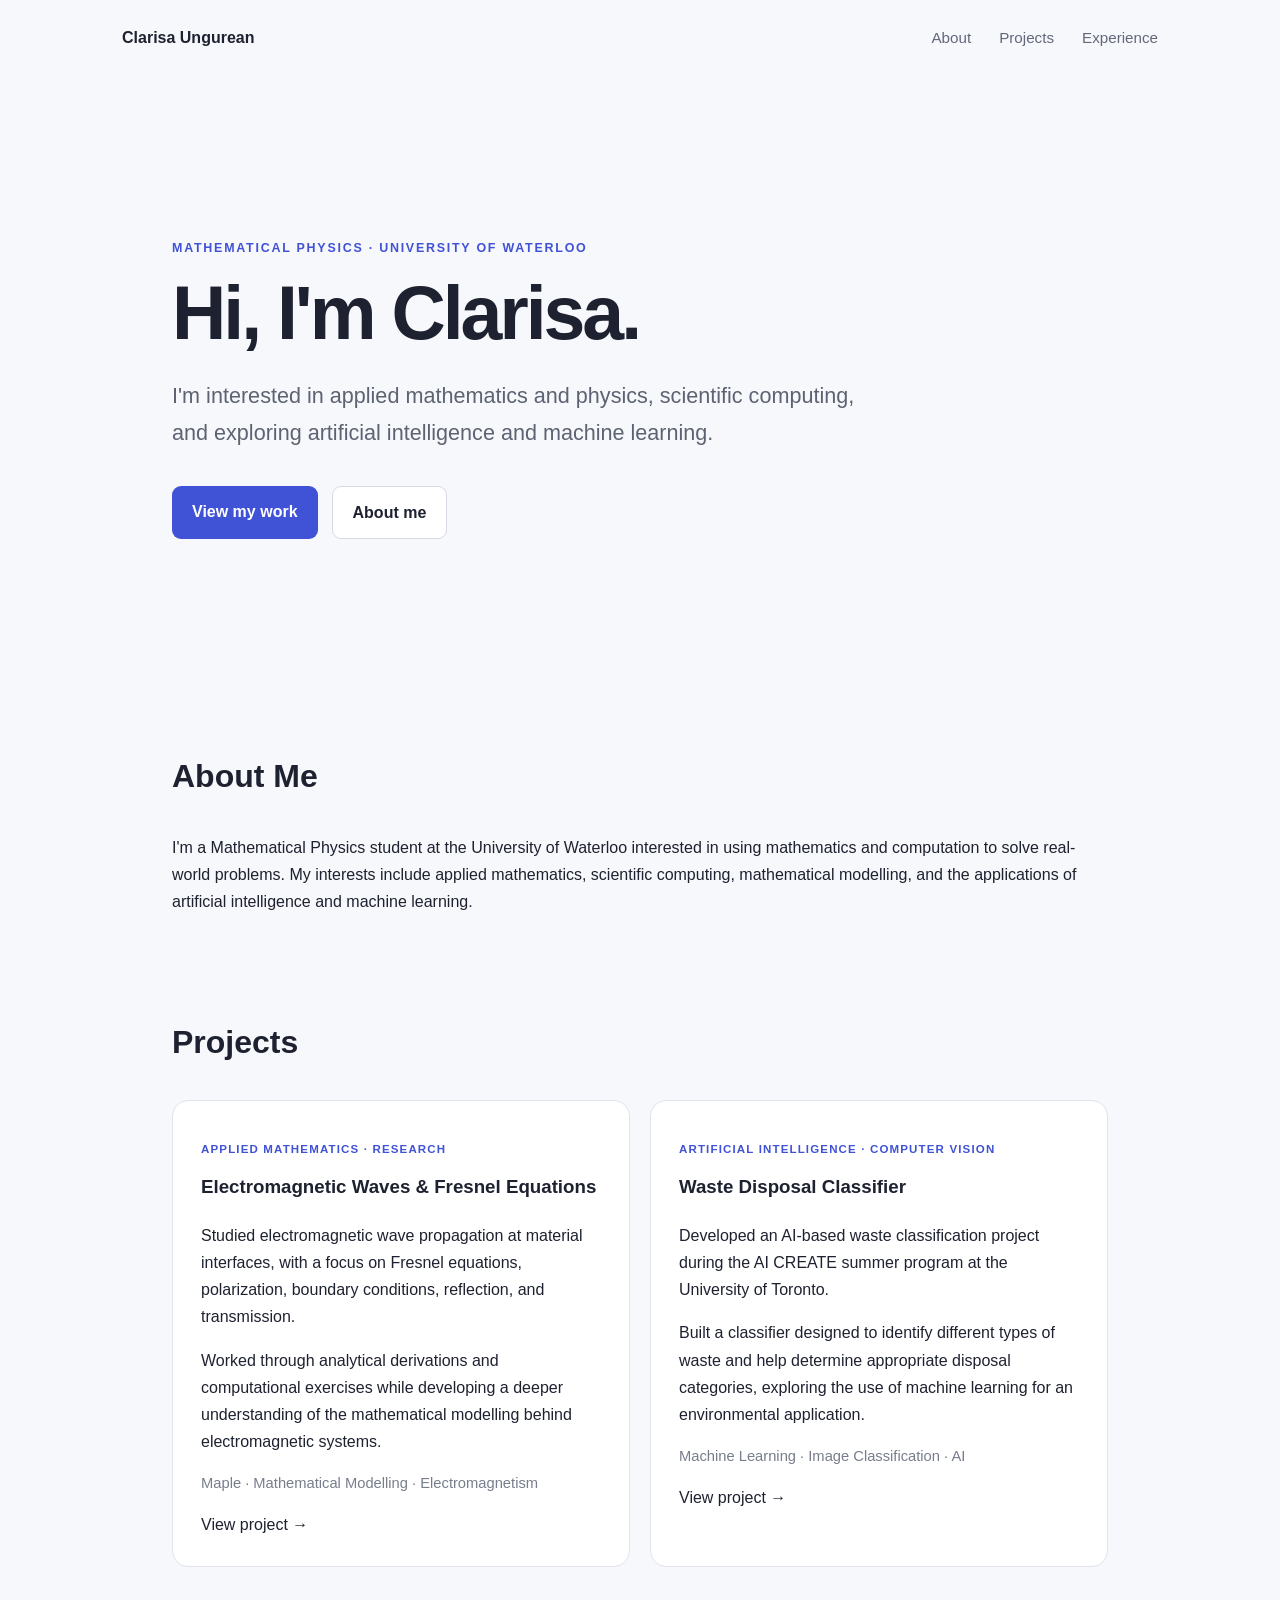
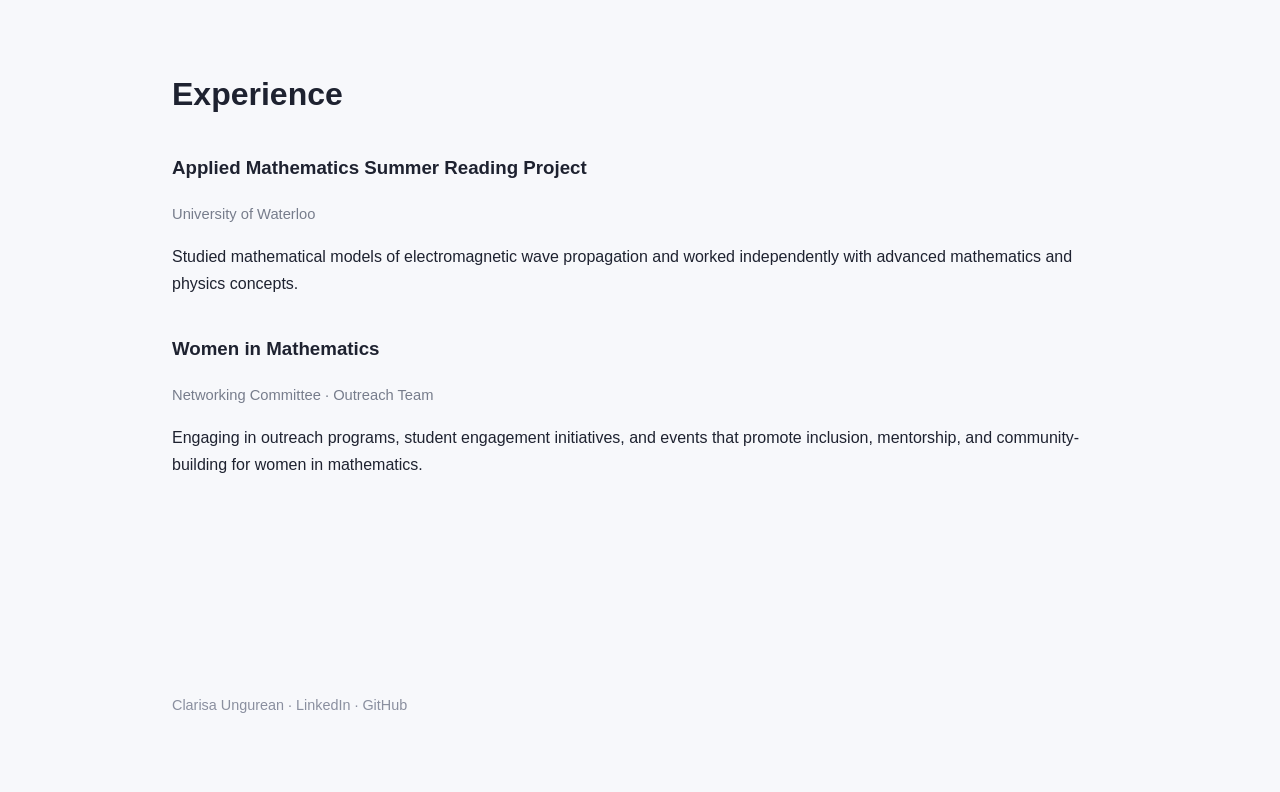
==== index.html @ c6813019 "Update index.html" ====
<!DOCTYPE html>
<html lang="en">

<head>
    <meta charset="UTF-8">
    <meta name="viewport" content="width=device-width, initial-scale=1.0">

    <title>Clarisa Ungurean</title>
    <link rel="stylesheet" href="style.css">
</head>

<body>

    <nav class="navbar">
        <div class="nav-name">Clarisa Ungurean</div>

        <div class="nav-links">
            <a href="#about">About</a>
            <a href="#projects">Projects</a>
            <a href="#experience">Experience</a>
        </div>
    </nav>

    <main>

        <section class="hero">
            <p class="eyebrow">MATHEMATICAL PHYSICS · UNIVERSITY OF WATERLOO</p>

            <h1>Hi, I'm Clarisa.</h1>

            <p class="hero-text">
                I'm interested in applied mathematics and physics, scientific computing,
                and exploring artificial intelligence and machine learning.
            </p>

            <div class="hero-buttons">
                <a class="button primary" href="#projects">View my work</a>
                <a class="button secondary" href="#about">About me</a>
            </div>
        </section>

        <section id="about">
            <h2>About Me</h2>

            <p>
                I'm a Mathematical Physics student at the University of Waterloo
                interested in using mathematics and computation to solve real-world
                problems. My interests include applied mathematics, scientific
                computing, mathematical modelling, and the applications of artificial
                intelligence and machine learning.
            </p>
        </section>

        <section id="projects">
            <h2>Projects</h2>

            <div class="project-grid">

                <div class="project-card">
                    <p class="project-type">APPLIED MATHEMATICS · RESEARCH</p>

                    <h3>Electromagnetic Waves & Fresnel Equations</h3>

                    <p>
                        Studied electromagnetic wave propagation at material interfaces,
                        with a focus on Fresnel equations, polarization, boundary
                        conditions, reflection, and transmission.

                    </p>

                    <p>
                        Worked through analytical derivations and computational exercises
                        while developing a deeper understanding of the mathematical
                        modelling behind electromagnetic systems.
                    </p>

                    <p class="tools">
                        Maple · Mathematical Modelling · Electromagnetism
                    </p>

                     <a class="project-link" href="fresnel.html">
                         View project →
                     </a>
                </div>

                <div class="project-card">
                    <p class="project-type">ARTIFICIAL INTELLIGENCE · COMPUTER VISION</p>

                    <h3>Waste Disposal Classifier</h3>

                    <p>
                        Developed an AI-based waste classification project during the
                        AI CREATE summer program at the University of Toronto.
                    </p>

                    <p>
                        Built a classifier designed to identify different types of waste
                        and help determine appropriate disposal categories, exploring
                        the use of machine learning for an environmental application.
                    </p>


                    <p class="tools">
                        Machine Learning · Image Classification · AI
                    </p>

                    <a class="project-link" href="ai-create.html">
                        View project →
                    </a>
                </div>

            </div>
        </section>

        <section id="experience">
            <h2>Experience</h2>

            <div class="experience-item">
                <h3>Applied Mathematics Summer Reading Project</h3>
                <p class="subtitle">University of Waterloo</p>

                <p>
                    Studied mathematical models of electromagnetic wave
                    propagation and worked independently with advanced
                    mathematics and physics concepts.
                </p>
            </div>

            <div class="experience-item">
                <h3>Women in Mathematics</h3>
                <p class="subtitle">Networking Committee · Outreach Team</p>

                <p>
                    Engaging in outreach programs, student engagement initiatives, and events that promote inclusion, 
                    mentorship, and community-building for women in mathematics.
                </p>
            </div>
        </section>


    </main>

    <footer>
    <p>
        Clarisa Ungurean ·
        <a href="YOUR-LINKEDIN">LinkedIn</a> ·
        <a href="https://github.com/ClarisaUngurean">GitHub</a>
    </p>
    </footer>

</body>
---- style.css ----
* {
    box-sizing: border-box;
}

html {
    scroll-behavior: smooth;
}

body {
    margin: 0;
    font-family: Arial, Helvetica, sans-serif;
    background: #f7f8fb;
    color: #1e2230;
    line-height: 1.7;
}

a {
    text-decoration: none;
    color: inherit;
}

.navbar {
    max-width: 1100px;
    margin: 0 auto;
    padding: 24px 32px;
    display: flex;
    justify-content: space-between;
    align-items: center;
}

.nav-name {
    font-weight: 700;
}

.nav-links {
    display: flex;
    gap: 28px;
    font-size: 0.95rem;
    color: #62687a;
}

.nav-links a:hover {
    color: #4052d6;
}

main {
    max-width: 1000px;
    margin: 0 auto;
    padding: 70px 32px;
}

.hero {
    padding: 80px 0 110px;
    max-width: 780px;
}

.eyebrow {
    color: #4052d6;
    font-size: 0.78rem;
    font-weight: 700;
    letter-spacing: 0.14em;
}

h1 {
    font-size: 4.7rem;
    line-height: 1.05;
    margin: 15px 0 25px;
    letter-spacing: -0.04em;
}

.hero-text {
    font-size: 1.35rem;
    color: #5d6372;
    max-width: 700px;
}

.hero-buttons {
    display: flex;
    gap: 14px;
    margin-top: 35px;
}

.button {
    padding: 12px 20px;
    border-radius: 9px;
    font-weight: 600;
}

.primary {
    background: #4052d6;
    color: white;
}

.secondary {
    border: 1px solid #d7dae4;
    background: white;
}

section {
    margin-bottom: 100px;
}

h2 {
    font-size: 2rem;
    margin-bottom: 30px;
}

h3 {
    margin-top: 0;
}

.project-grid {
    display: grid;
    grid-template-columns: repeat(2, 1fr);
    gap: 20px;
}

.project-card {
    background: white;
    border: 1px solid #e0e3ea;
    border-radius: 16px;
    padding: 28px;
    transition: transform 0.2s ease, box-shadow 0.2s ease;
}

.project-card:hover {
    transform: translateY(-4px);
    box-shadow: 0 14px 35px rgba(0,0,0,0.07);
}

.project-type {
    font-size: 0.72rem;
    font-weight: 700;
    letter-spacing: 0.1em;
    color: #4052d6;
}

.tools,
.subtitle {
    color: #777d8c;
    font-size: 0.92rem;
}

.experience-item {
    margin-bottom: 35px;
}

.contact-links {
    display: flex;
    gap: 20px;
    margin-top: 20px;
    font-weight: 600;
}

.contact-links a {
    color: #4052d6;
}

footer {
    max-width: 1000px;
    margin: 0 auto;
    padding: 30px 32px 60px;
    color: #8a8f9f;
    font-size: 0.9rem;
}

@media (max-width: 700px) {

    .navbar {
        padding: 20px;
    }

    .nav-links {
        display: none;
    }

    main {
        padding: 40px 20px;
    }

    .hero {
        padding: 50px 0 80px;
    }

    h1 {
        font-size: 3.2rem;
    }

    .hero-text {
        font-size: 1.15rem;
    }

    .project-grid {
        grid-template-columns: 1fr;
    }

    .hero-buttons {
        flex-wrap: wrap;
    }
}
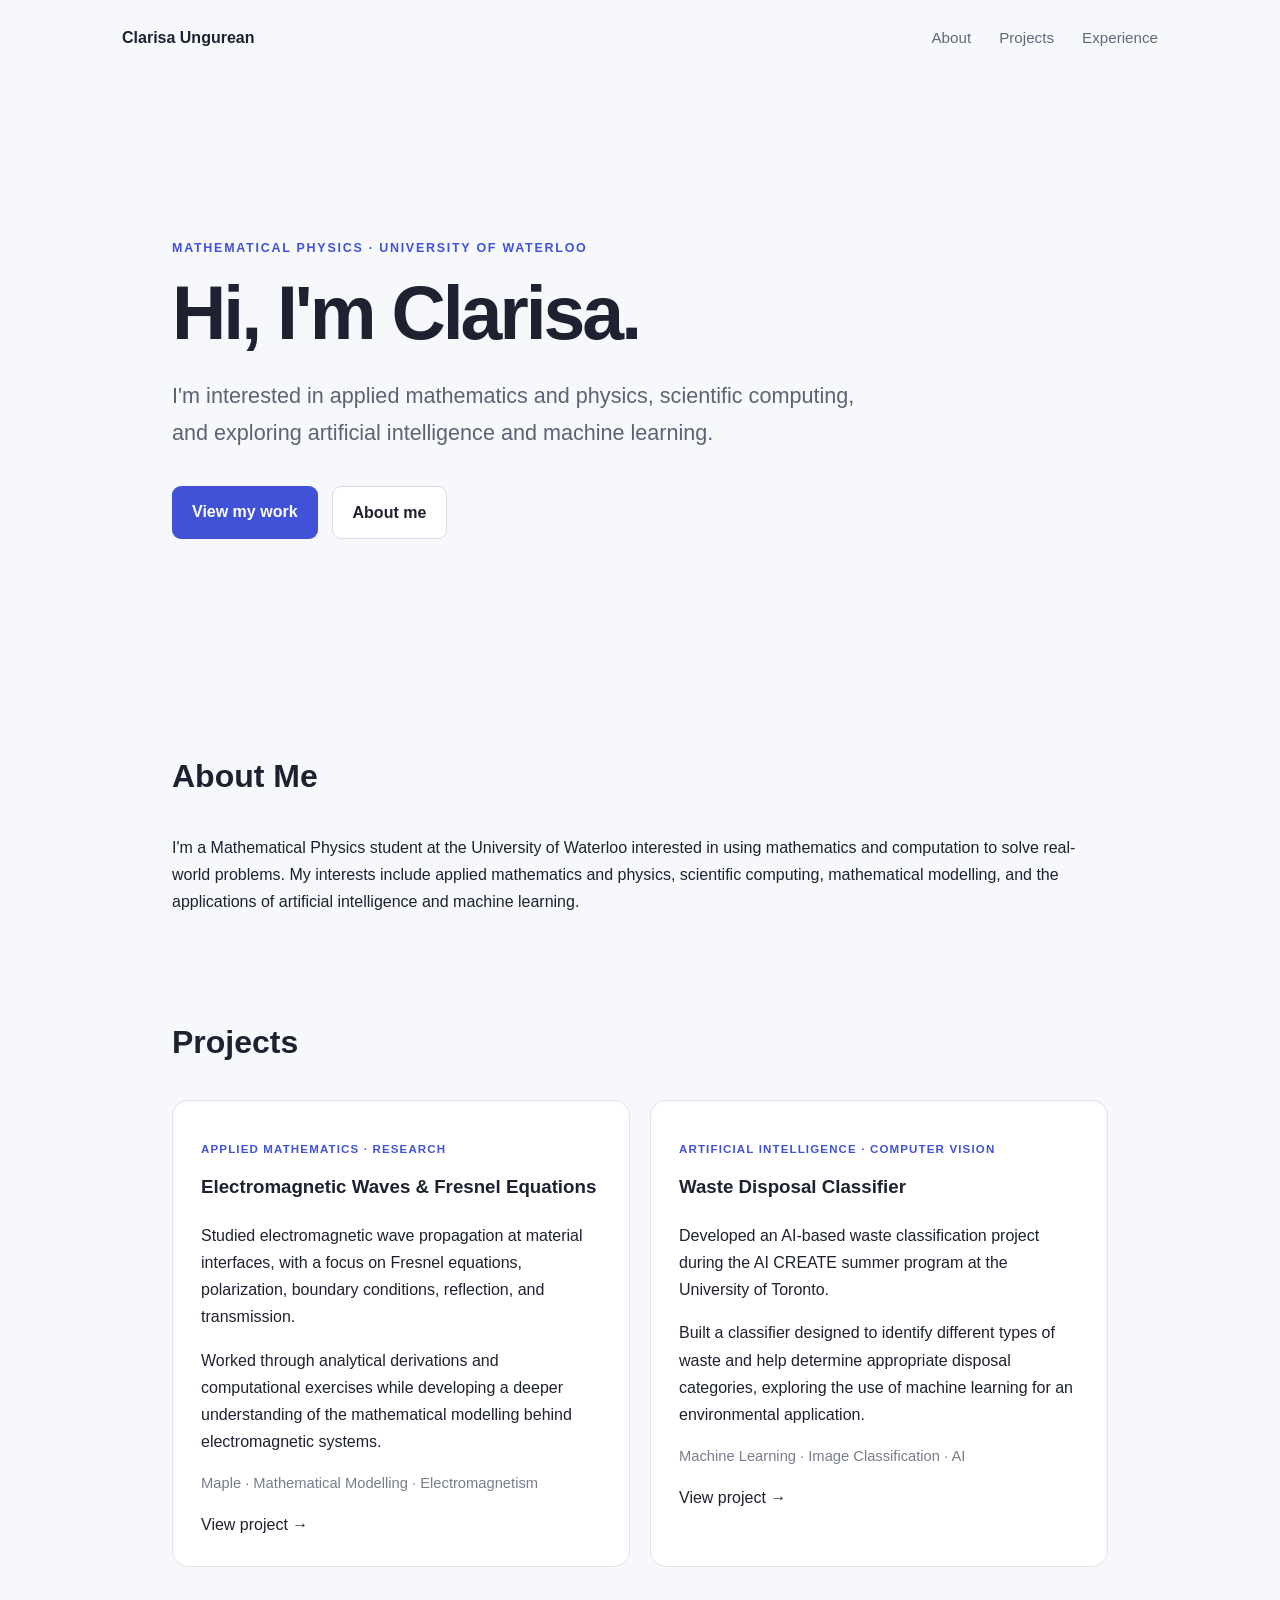
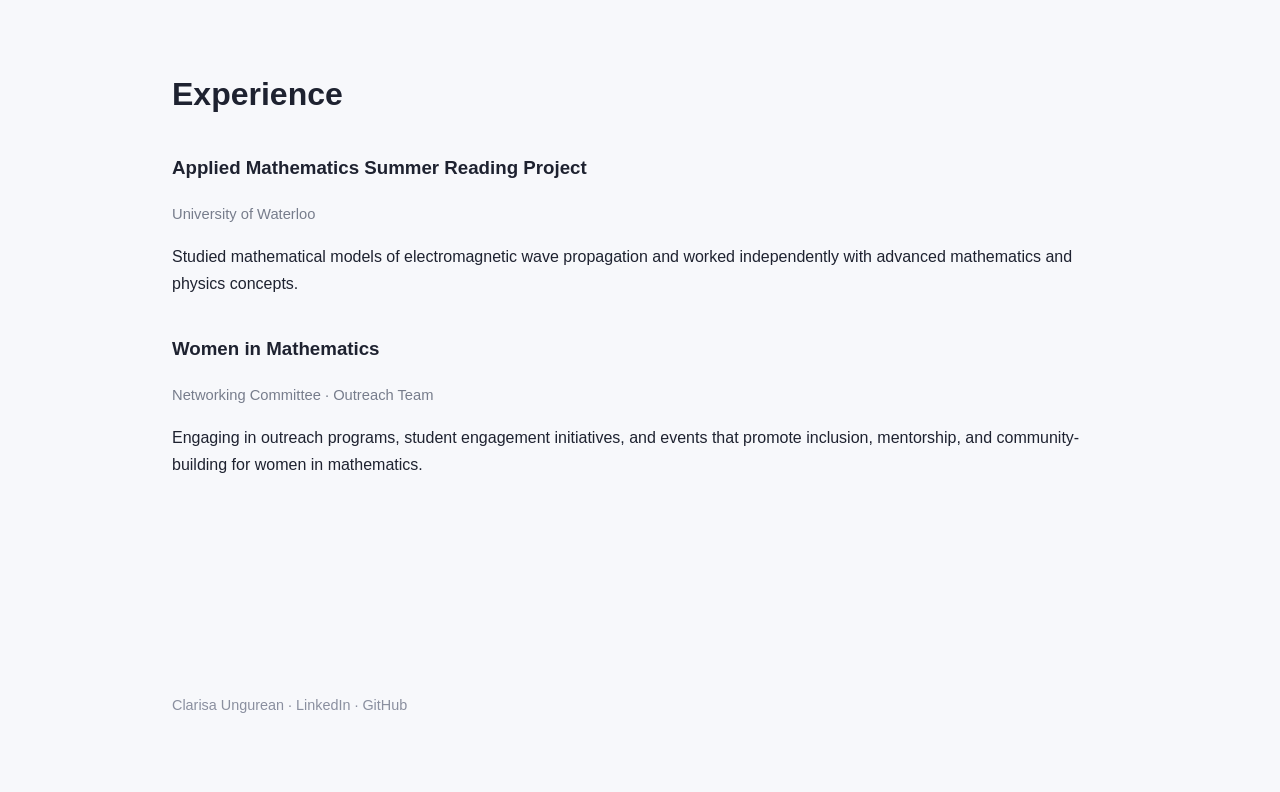
==== commit 3e17d432: "Update index.html" ====
--- a/index.html
+++ b/index.html
@@ -45,7 +45,7 @@
             <p>
                 I'm a Mathematical Physics student at the University of Waterloo
                 interested in using mathematics and computation to solve real-world
-                problems. My interests include applied mathematics, scientific
+                problems. My interests include applied mathematics and physics, scientific
                 computing, mathematical modelling, and the applications of artificial
                 intelligence and machine learning.
             </p>
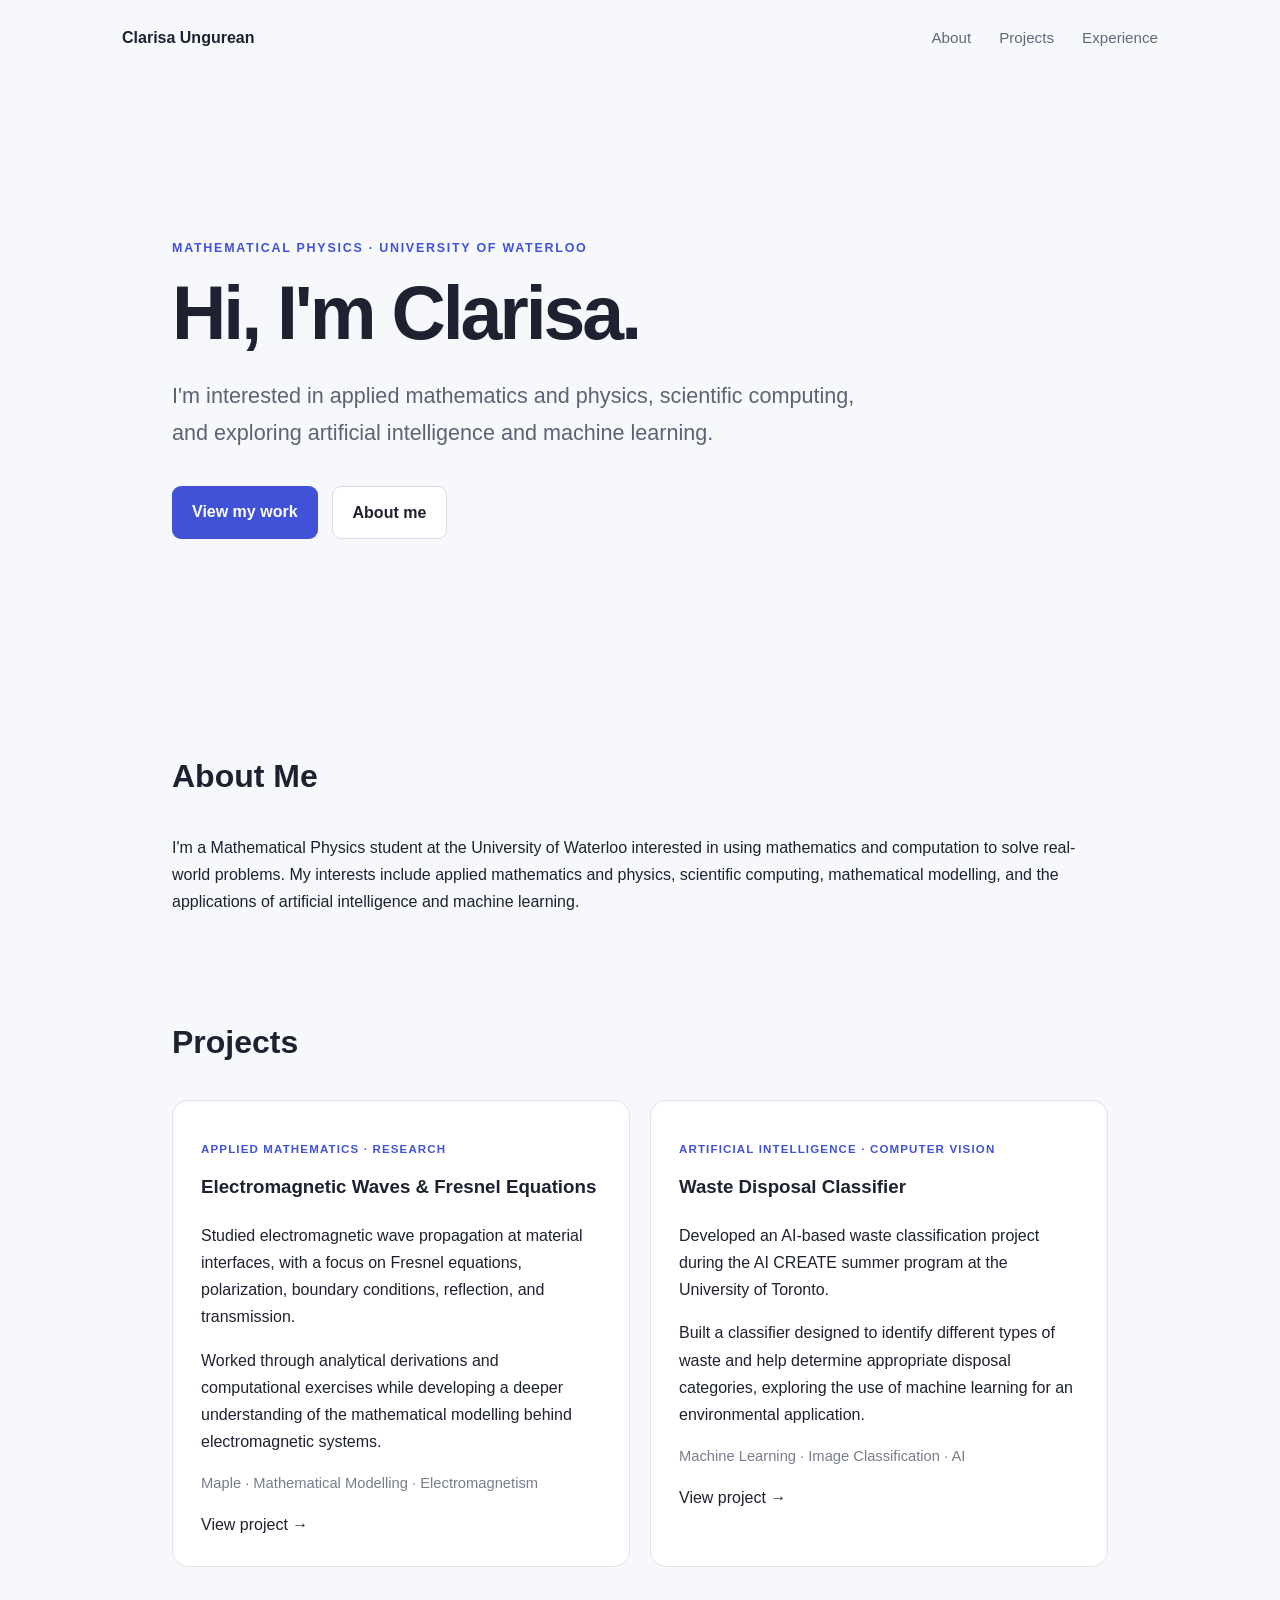
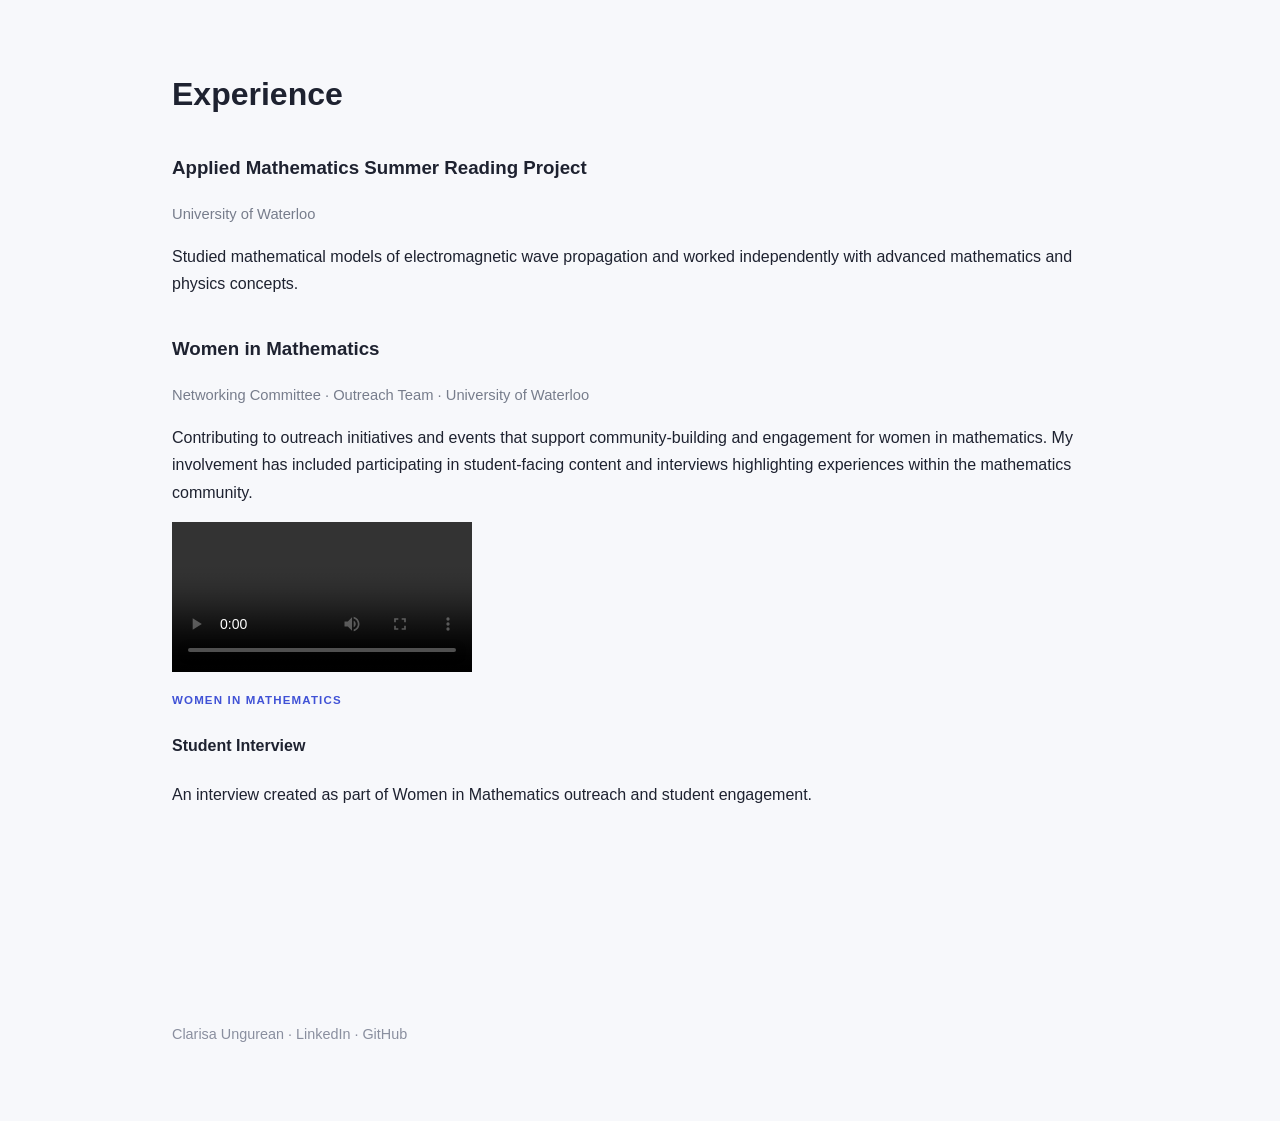
==== commit c179c0a9: "Update index.html" ====
--- a/index.html
+++ b/index.html
@@ -127,14 +127,35 @@
             </div>
 
             <div class="experience-item">
-                <h3>Women in Mathematics</h3>
-                <p class="subtitle">Networking Committee · Outreach Team</p>
+    <h3>Women in Mathematics</h3>
+    <p class="subtitle">
+        Networking Committee · Outreach Team · University of Waterloo
+    </p>
 
-                <p>
-                    Engaging in outreach programs, student engagement initiatives, and events that promote inclusion, 
-                    mentorship, and community-building for women in mathematics.
-                </p>
-            </div>
+    <p>
+        Contributing to outreach initiatives and events that support
+        community-building and engagement for women in mathematics.
+        My involvement has included participating in student-facing
+        content and interviews highlighting experiences within the
+        mathematics community.
+    </p>
+
+    <div class="wim-media">
+        <video class="wim-video" controls>
+            <source src="videos/wim-interview.mp4" type="video/mp4">
+            Your browser does not support video playback.
+        </video>
+
+        <div class="wim-media-text">
+            <p class="project-type">WOMEN IN MATHEMATICS</p>
+            <h4>Student Interview</h4>
+            <p>
+                An interview created as part of Women in Mathematics
+                outreach and student engagement.
+            </p>
+        </div>
+    </div>
+</div>
         </section>
 
 
--- a/style.css
+++ b/style.css
@@ -197,4 +197,208 @@
     .hero-buttons {
         flex-wrap: wrap;
     }
-}
+.project-hero {
+    padding: 70px 0 60px;
+    max-width: 850px;
+}
+
+.process {
+    display: grid;
+    grid-template-columns: repeat(3, 1fr);
+    gap: 18px;
+    margin-top: 30px;
+}
+
+.process-step {
+    background: white;
+    border: 1px solid #e0e3ea;
+    border-radius: 14px;
+    padding: 22px;
+}
+
+.media-placeholder {
+    background: #eef0f5;
+    border: 1px dashed #b8bdca;
+    border-radius: 14px;
+    min-height: 260px;
+
+    display: flex;
+    justify-content: center;
+    align-items: center;
+
+    color: #858b99;
+    margin-top: 25px;
+}
+
+.project-image,
+.project-video {
+    width: 100%;
+    border-radius: 14px;
+    margin: 25px 0;
+}
+
+@media (max-width: 700px) {
+    .process {
+        grid-template-columns: 1fr;
+    }
+}
+
+    /* ---------- PROJECT PAGE ---------- */
+
+.project-hero {
+    max-width: 900px;
+    padding: 70px 0 90px;
+}
+
+.back-link {
+    display: inline-block;
+    margin-bottom: 55px;
+    color: #777d8c;
+    font-size: 0.9rem;
+}
+
+.back-link:hover {
+    color: #4052d6;
+}
+
+.project-hero h1 {
+    max-width: 850px;
+}
+
+.project-meta {
+    display: grid;
+    grid-template-columns: 1fr 0.5fr 1.5fr;
+    gap: 30px;
+
+    margin-top: 45px;
+    padding-top: 25px;
+
+    border-top: 1px solid #dfe2e9;
+}
+
+.project-meta div {
+    display: flex;
+    flex-direction: column;
+    gap: 5px;
+}
+
+.project-meta span {
+    font-size: 0.7rem;
+    letter-spacing: 0.12em;
+    font-weight: 700;
+    color: #8b90a0;
+}
+
+.project-meta strong {
+    font-size: 0.95rem;
+}
+
+.section-label {
+    color: #4052d6;
+    font-size: 0.72rem;
+    font-weight: 700;
+    letter-spacing: 0.12em;
+    margin-bottom: 5px;
+}
+
+.section-intro {
+    max-width: 650px;
+    color: #686e7d;
+}
+
+.video-container {
+    margin-top: 35px;
+    padding: 12px;
+
+    background: white;
+    border: 1px solid #e0e3ea;
+    border-radius: 20px;
+
+    box-shadow: 0 15px 45px rgba(0,0,0,0.06);
+}
+
+.project-video {
+    display: block;
+    width: 100%;
+    border-radius: 12px;
+}
+
+.process {
+    display: grid;
+    grid-template-columns: repeat(3, 1fr);
+    gap: 18px;
+    margin-top: 35px;
+}
+
+.process-step {
+    padding: 28px;
+
+    background: white;
+    border: 1px solid #e0e3ea;
+    border-radius: 16px;
+}
+
+.step-number {
+    display: block;
+
+    margin-bottom: 25px;
+
+    color: #4052d6;
+    font-size: 0.75rem;
+    font-weight: 700;
+    letter-spacing: 0.1em;
+}
+
+.resource-grid {
+    display: grid;
+    grid-template-columns: repeat(2, 1fr);
+    gap: 20px;
+}
+
+.resource-card {
+    padding: 28px;
+
+    background: white;
+    border: 1px solid #e0e3ea;
+    border-radius: 16px;
+}
+
+.project-link {
+    display: inline-block;
+    margin-top: 12px;
+
+    color: #4052d6;
+    font-weight: 600;
+}
+
+@media (max-width: 700px) {
+
+    .project-meta,
+    .process,
+    .resource-grid {
+        grid-template-columns: 1fr;
+    }
+
+    .project-meta {
+        gap: 20px;
+    }
+}
+.project-video {
+    display: block;
+    width: 100%;
+    max-width: 650px;
+    max-height: 500px;
+    margin: 0 auto;
+    border-radius: 12px;
+    object-fit: contain;
+}
+
+.video-container {
+    max-width: 680px;
+    margin: 35px auto 0;
+    padding: 12px;
+    background: white;
+    border: 1px solid #e0e3ea;
+    border-radius: 20px;
+    box-shadow: 0 15px 45px rgba(0,0,0,0.06);
+}
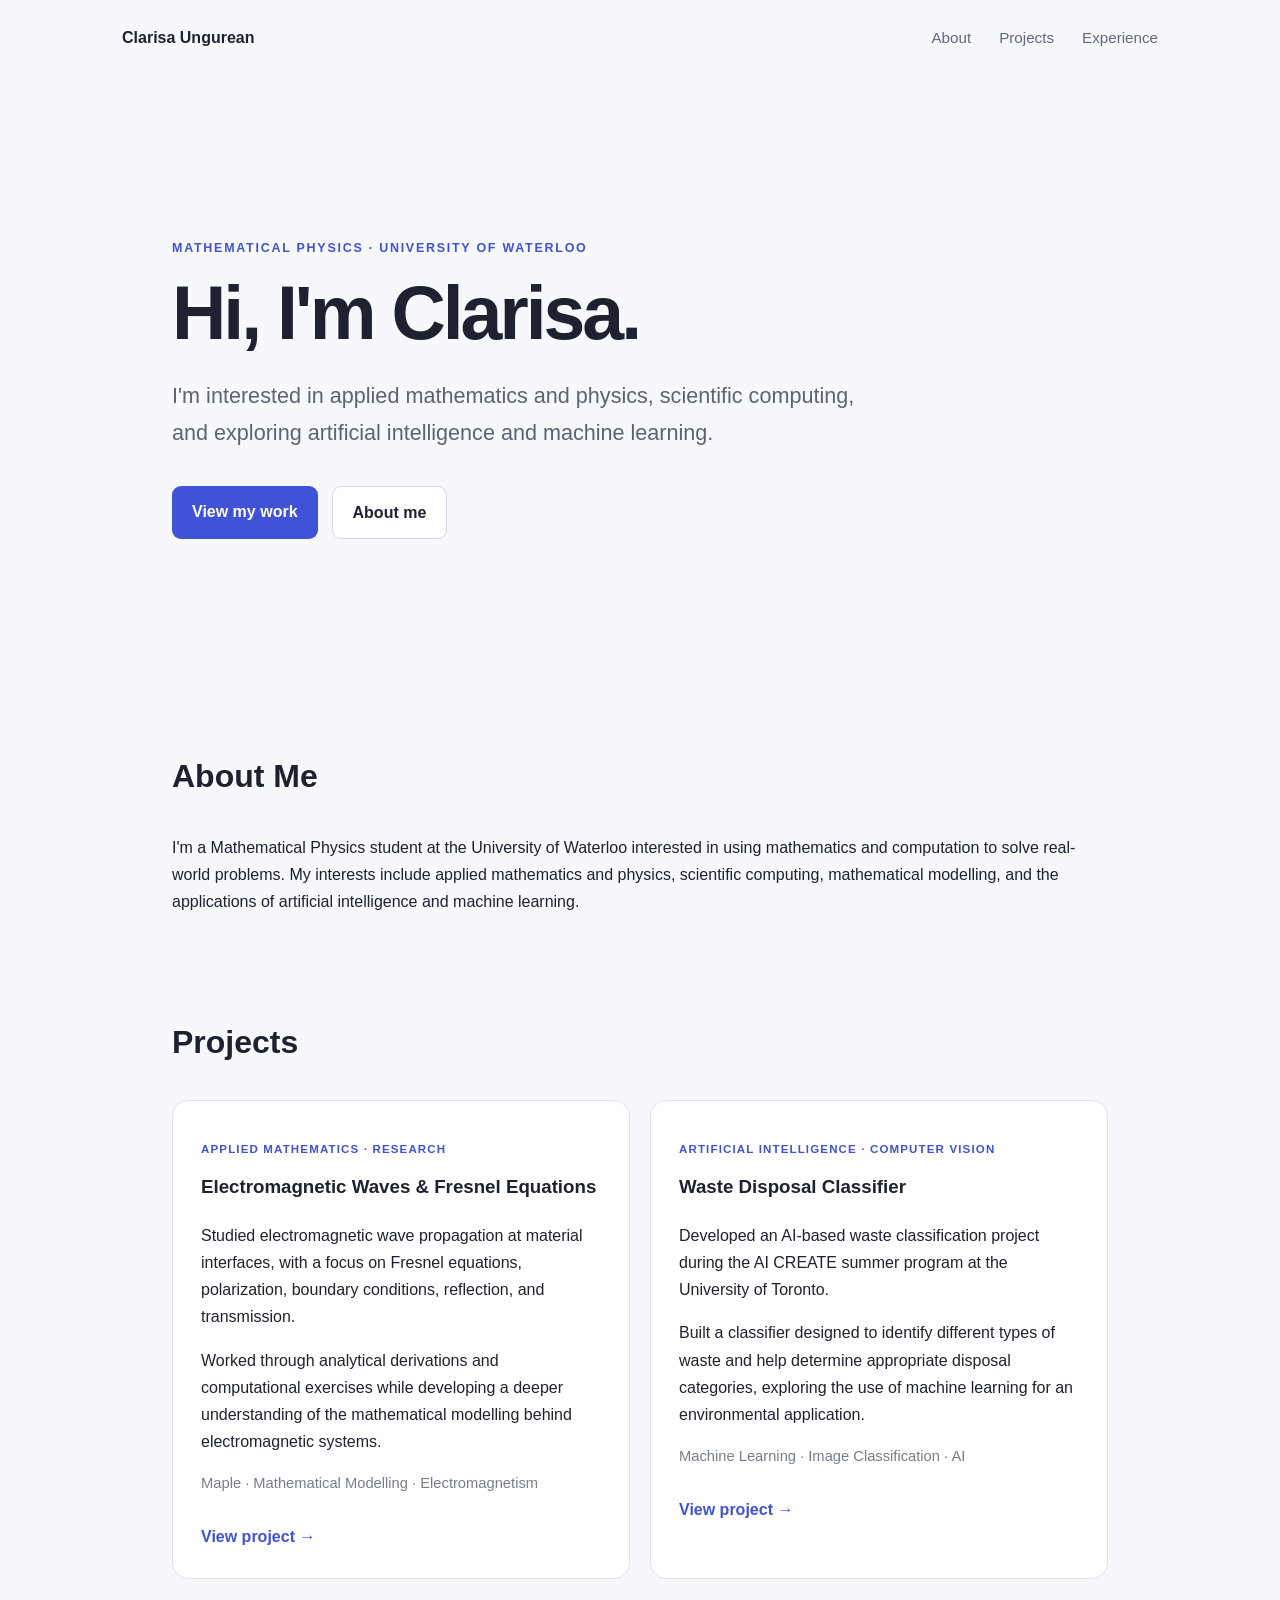
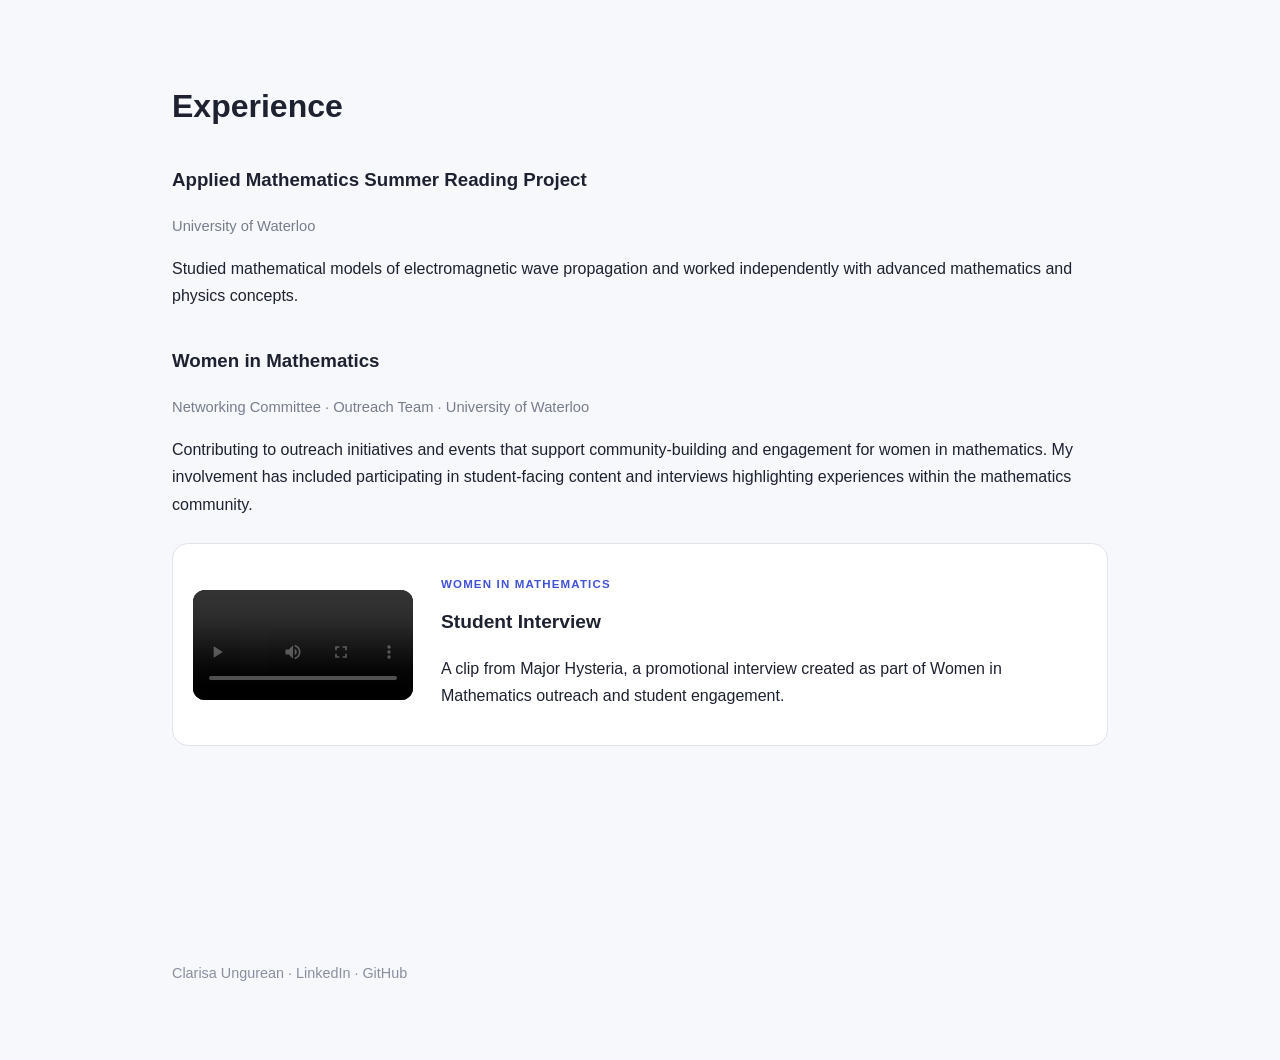
==== commit 0ec627c5: "Update index.html" ====
--- a/index.html
+++ b/index.html
@@ -150,8 +150,7 @@
             <p class="project-type">WOMEN IN MATHEMATICS</p>
             <h4>Student Interview</h4>
             <p>
-                An interview created as part of Women in Mathematics
-                outreach and student engagement.
+                A clip from Major Hysteria, a promotional interview created as part of Women in Mathematics outreach and student engagement.
             </p>
         </div>
     </div>
--- a/style.css
+++ b/style.css
@@ -19,10 +19,14 @@
     color: inherit;
 }
 
+
+/* ---------- NAVIGATION ---------- */
+
 .navbar {
     max-width: 1100px;
     margin: 0 auto;
     padding: 24px 32px;
+
     display: flex;
     justify-content: space-between;
     align-items: center;
@@ -35,6 +39,7 @@
 .nav-links {
     display: flex;
     gap: 28px;
+
     font-size: 0.95rem;
     color: #62687a;
 }
@@ -42,6 +47,9 @@
 .nav-links a:hover {
     color: #4052d6;
 }
+
+
+/* ---------- GENERAL LAYOUT ---------- */
 
 main {
     max-width: 1000px;
@@ -49,16 +57,8 @@
     padding: 70px 32px;
 }
 
-.hero {
-    padding: 80px 0 110px;
-    max-width: 780px;
-}
-
-.eyebrow {
-    color: #4052d6;
-    font-size: 0.78rem;
-    font-weight: 700;
-    letter-spacing: 0.14em;
+section {
+    margin-bottom: 100px;
 }
 
 h1 {
@@ -68,6 +68,30 @@
     letter-spacing: -0.04em;
 }
 
+h2 {
+    font-size: 2rem;
+    margin-bottom: 30px;
+}
+
+h3 {
+    margin-top: 0;
+}
+
+.eyebrow {
+    color: #4052d6;
+    font-size: 0.78rem;
+    font-weight: 700;
+    letter-spacing: 0.14em;
+}
+
+
+/* ---------- HOMEPAGE HERO ---------- */
+
+.hero {
+    padding: 80px 0 110px;
+    max-width: 780px;
+}
+
 .hero-text {
     font-size: 1.35rem;
     color: #5d6372;
@@ -81,6 +105,7 @@
 }
 
 .button {
+    display: inline-block;
     padding: 12px 20px;
     border-radius: 9px;
     font-weight: 600;
@@ -96,18 +121,8 @@
     background: white;
 }
 
-section {
-    margin-bottom: 100px;
-}
-
-h2 {
-    font-size: 2rem;
-    margin-bottom: 30px;
-}
-
-h3 {
-    margin-top: 0;
-}
+
+/* ---------- PROJECT CARDS ---------- */
 
 .project-grid {
     display: grid;
@@ -116,16 +131,18 @@
 }
 
 .project-card {
+    padding: 28px;
+
     background: white;
     border: 1px solid #e0e3ea;
     border-radius: 16px;
-    padding: 28px;
+
     transition: transform 0.2s ease, box-shadow 0.2s ease;
 }
 
 .project-card:hover {
     transform: translateY(-4px);
-    box-shadow: 0 14px 35px rgba(0,0,0,0.07);
+    box-shadow: 0 14px 35px rgba(0, 0, 0, 0.07);
 }
 
 .project-type {
@@ -141,118 +158,51 @@
     font-size: 0.92rem;
 }
 
+.project-link {
+    display: inline-block;
+    margin-top: 12px;
+
+    color: #4052d6;
+    font-weight: 600;
+}
+
+
+/* ---------- EXPERIENCE ---------- */
+
 .experience-item {
     margin-bottom: 35px;
 }
 
-.contact-links {
-    display: flex;
-    gap: 20px;
-    margin-top: 20px;
-    font-weight: 600;
-}
-
-.contact-links a {
-    color: #4052d6;
-}
+
+/* ---------- FOOTER ---------- */
 
 footer {
     max-width: 1000px;
     margin: 0 auto;
     padding: 30px 32px 60px;
+
     color: #8a8f9f;
     font-size: 0.9rem;
 }
 
-@media (max-width: 700px) {
-
-    .navbar {
-        padding: 20px;
-    }
-
-    .nav-links {
-        display: none;
-    }
-
-    main {
-        padding: 40px 20px;
-    }
-
-    .hero {
-        padding: 50px 0 80px;
-    }
-
-    h1 {
-        font-size: 3.2rem;
-    }
-
-    .hero-text {
-        font-size: 1.15rem;
-    }
-
-    .project-grid {
-        grid-template-columns: 1fr;
-    }
-
-    .hero-buttons {
-        flex-wrap: wrap;
-    }
-.project-hero {
-    padding: 70px 0 60px;
-    max-width: 850px;
-}
-
-.process {
-    display: grid;
-    grid-template-columns: repeat(3, 1fr);
-    gap: 18px;
-    margin-top: 30px;
-}
-
-.process-step {
-    background: white;
-    border: 1px solid #e0e3ea;
-    border-radius: 14px;
-    padding: 22px;
-}
-
-.media-placeholder {
-    background: #eef0f5;
-    border: 1px dashed #b8bdca;
-    border-radius: 14px;
-    min-height: 260px;
-
-    display: flex;
-    justify-content: center;
-    align-items: center;
-
-    color: #858b99;
-    margin-top: 25px;
-}
-
-.project-image,
-.project-video {
-    width: 100%;
-    border-radius: 14px;
-    margin: 25px 0;
-}
-
-@media (max-width: 700px) {
-    .process {
-        grid-template-columns: 1fr;
-    }
-}
-
-    /* ---------- PROJECT PAGE ---------- */
+
+/* ==================================================
+   PROJECT PAGE
+   ================================================== */
 
 .project-hero {
     max-width: 900px;
     padding: 70px 0 90px;
 }
 
+.project-hero h1 {
+    max-width: 850px;
+}
+
 .back-link {
     display: inline-block;
     margin-bottom: 55px;
+
     color: #777d8c;
     font-size: 0.9rem;
 }
@@ -261,9 +211,8 @@
     color: #4052d6;
 }
 
-.project-hero h1 {
-    max-width: 850px;
-}
+
+/* ---------- PROJECT INFORMATION ---------- */
 
 .project-meta {
     display: grid;
@@ -283,10 +232,10 @@
 }
 
 .project-meta span {
+    color: #8b90a0;
     font-size: 0.7rem;
+    font-weight: 700;
     letter-spacing: 0.12em;
-    font-weight: 700;
-    color: #8b90a0;
 }
 
 .project-meta strong {
@@ -294,11 +243,12 @@
 }
 
 .section-label {
+    margin-bottom: 5px;
+
     color: #4052d6;
     font-size: 0.72rem;
     font-weight: 700;
     letter-spacing: 0.12em;
-    margin-bottom: 5px;
 }
 
 .section-intro {
@@ -306,22 +256,8 @@
     color: #686e7d;
 }
 
-.video-container {
-    margin-top: 35px;
-    padding: 12px;
-
-    background: white;
-    border: 1px solid #e0e3ea;
-    border-radius: 20px;
-
-    box-shadow: 0 15px 45px rgba(0,0,0,0.06);
-}
-
-.project-video {
-    display: block;
-    width: 100%;
-    border-radius: 12px;
-}
+
+/* ---------- HOW IT WORKS ---------- */
 
 .process {
     display: grid;
@@ -340,7 +276,6 @@
 
 .step-number {
     display: block;
-
     margin-bottom: 25px;
 
     color: #4052d6;
@@ -348,6 +283,40 @@
     font-weight: 700;
     letter-spacing: 0.1em;
 }
+
+
+/* ---------- AI PROJECT VIDEO ---------- */
+
+.video-container {
+    width: 100%;
+    max-width: 430px;
+
+    margin: 30px auto 0;
+    padding: 8px;
+
+    background: white;
+    border: 1px solid #e0e3ea;
+    border-radius: 16px;
+
+    box-shadow: 0 12px 30px rgba(0, 0, 0, 0.06);
+}
+
+.project-video {
+    display: block;
+
+    width: 100%;
+    height: auto;
+    max-height: 320px;
+
+    margin: 0 auto;
+
+    border-radius: 10px;
+    object-fit: contain;
+    background: #111;
+}
+
+
+/* ---------- PROJECT RESOURCES ---------- */
 
 .resource-grid {
     display: grid;
@@ -363,42 +332,94 @@
     border-radius: 16px;
 }
 
-.project-link {
-    display: inline-block;
-    margin-top: 12px;
-
-    color: #4052d6;
-    font-weight: 600;
-}
+
+/* ---------- WIM MEDIA ---------- */
+
+.wim-media {
+    display: grid;
+    grid-template-columns: 220px 1fr;
+    gap: 28px;
+    align-items: center;
+
+    margin-top: 25px;
+    padding: 20px;
+
+    background: white;
+    border: 1px solid #e0e3ea;
+    border-radius: 16px;
+}
+
+.wim-video {
+    display: block;
+
+    width: 100%;
+    max-height: 280px;
+
+    border-radius: 12px;
+    object-fit: contain;
+    background: #111;
+}
+
+.wim-media-text h4 {
+    margin: 5px 0 10px;
+    font-size: 1.2rem;
+}
+
+
+/* ---------- MOBILE ---------- */
 
 @media (max-width: 700px) {
 
+    .navbar {
+        padding: 20px;
+    }
+
+    .nav-links {
+        display: none;
+    }
+
+    main {
+        padding: 40px 20px;
+    }
+
+    .hero {
+        padding: 50px 0 80px;
+    }
+
+    h1 {
+        font-size: 3.2rem;
+    }
+
+    .hero-text {
+        font-size: 1.15rem;
+    }
+
+    .hero-buttons {
+        flex-wrap: wrap;
+    }
+
+    .project-grid,
     .project-meta,
     .process,
-    .resource-grid {
+    .resource-grid,
+    .wim-media {
         grid-template-columns: 1fr;
     }
 
     .project-meta {
         gap: 20px;
     }
-}
-.project-video {
-    display: block;
-    width: 100%;
-    max-width: 650px;
-    max-height: 500px;
-    margin: 0 auto;
-    border-radius: 12px;
-    object-fit: contain;
-}
-
-.video-container {
-    max-width: 680px;
-    margin: 35px auto 0;
-    padding: 12px;
-    background: white;
-    border: 1px solid #e0e3ea;
-    border-radius: 20px;
-    box-shadow: 0 15px 45px rgba(0,0,0,0.06);
-}
+
+    .video-container {
+        max-width: 360px;
+    }
+
+    .project-video {
+        max-height: 280px;
+    }
+
+    .wim-video {
+        max-width: 320px;
+        margin: 0 auto;
+    }
+}
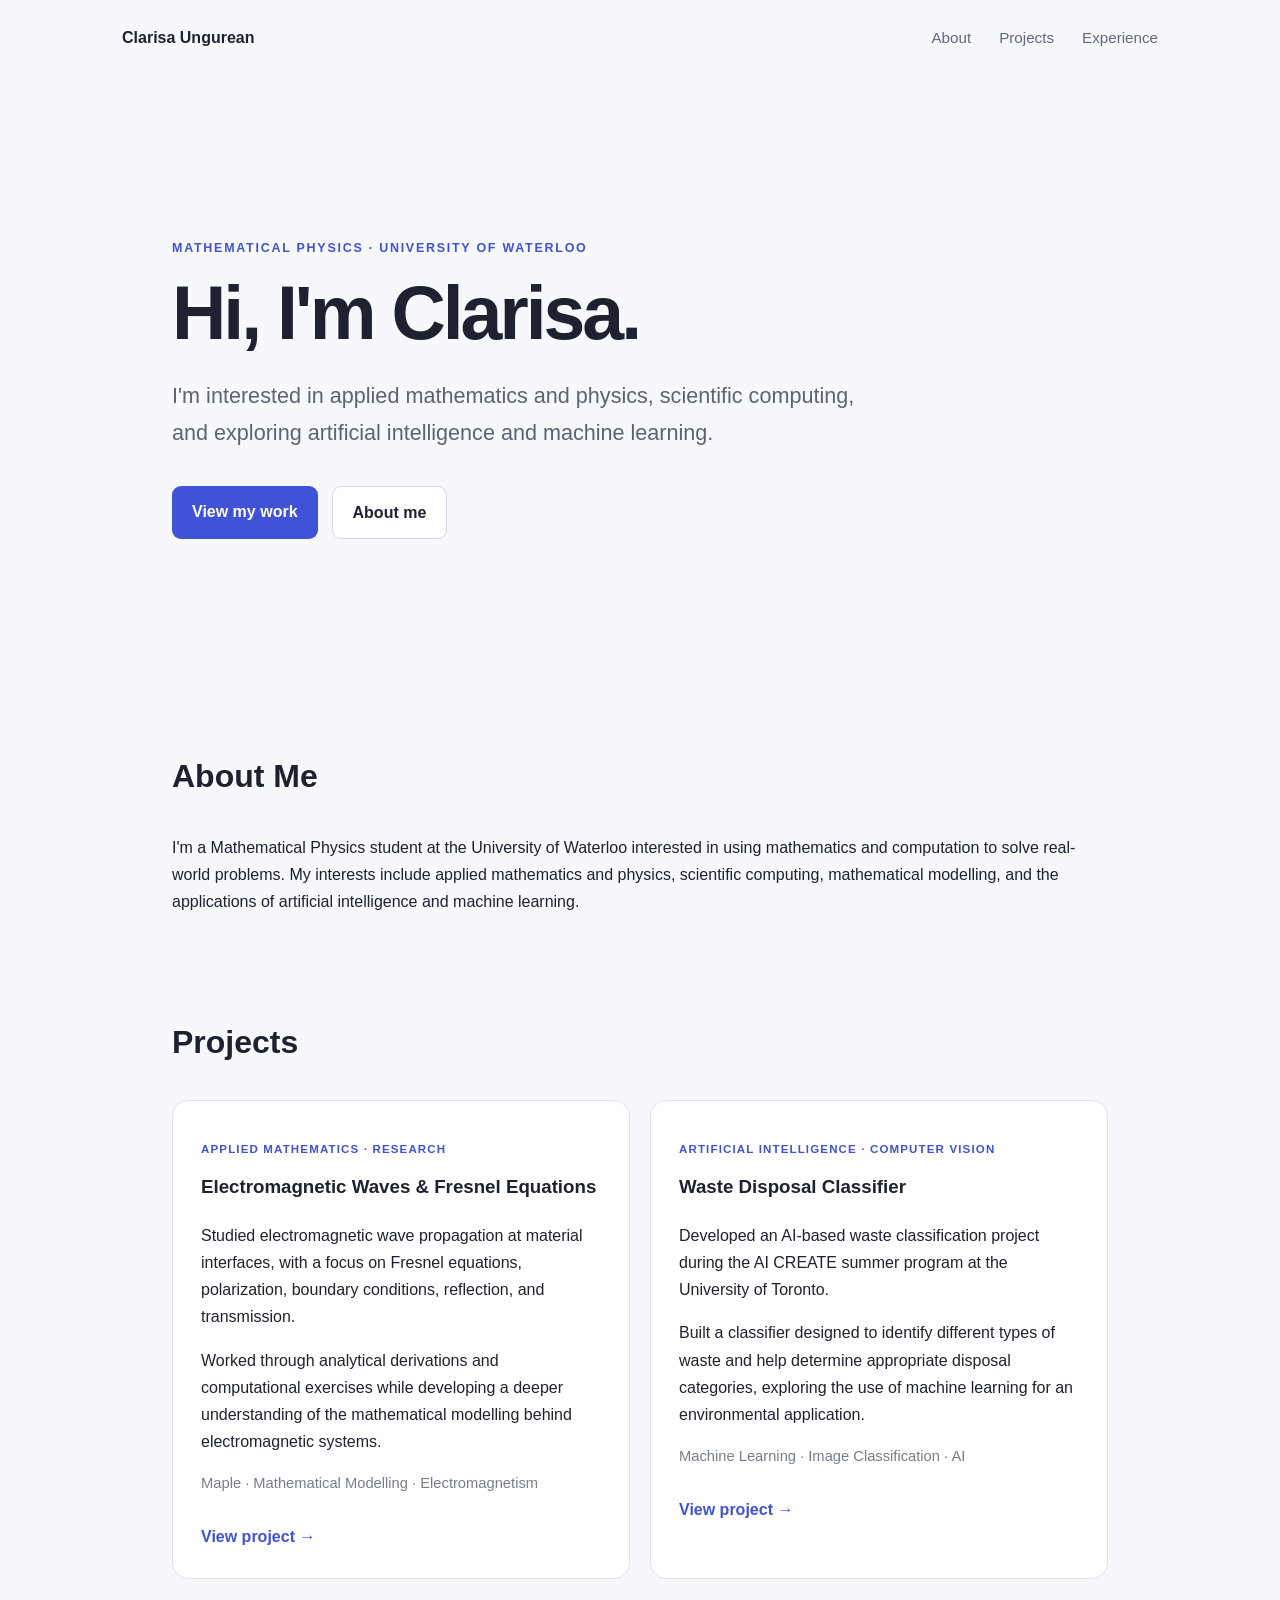
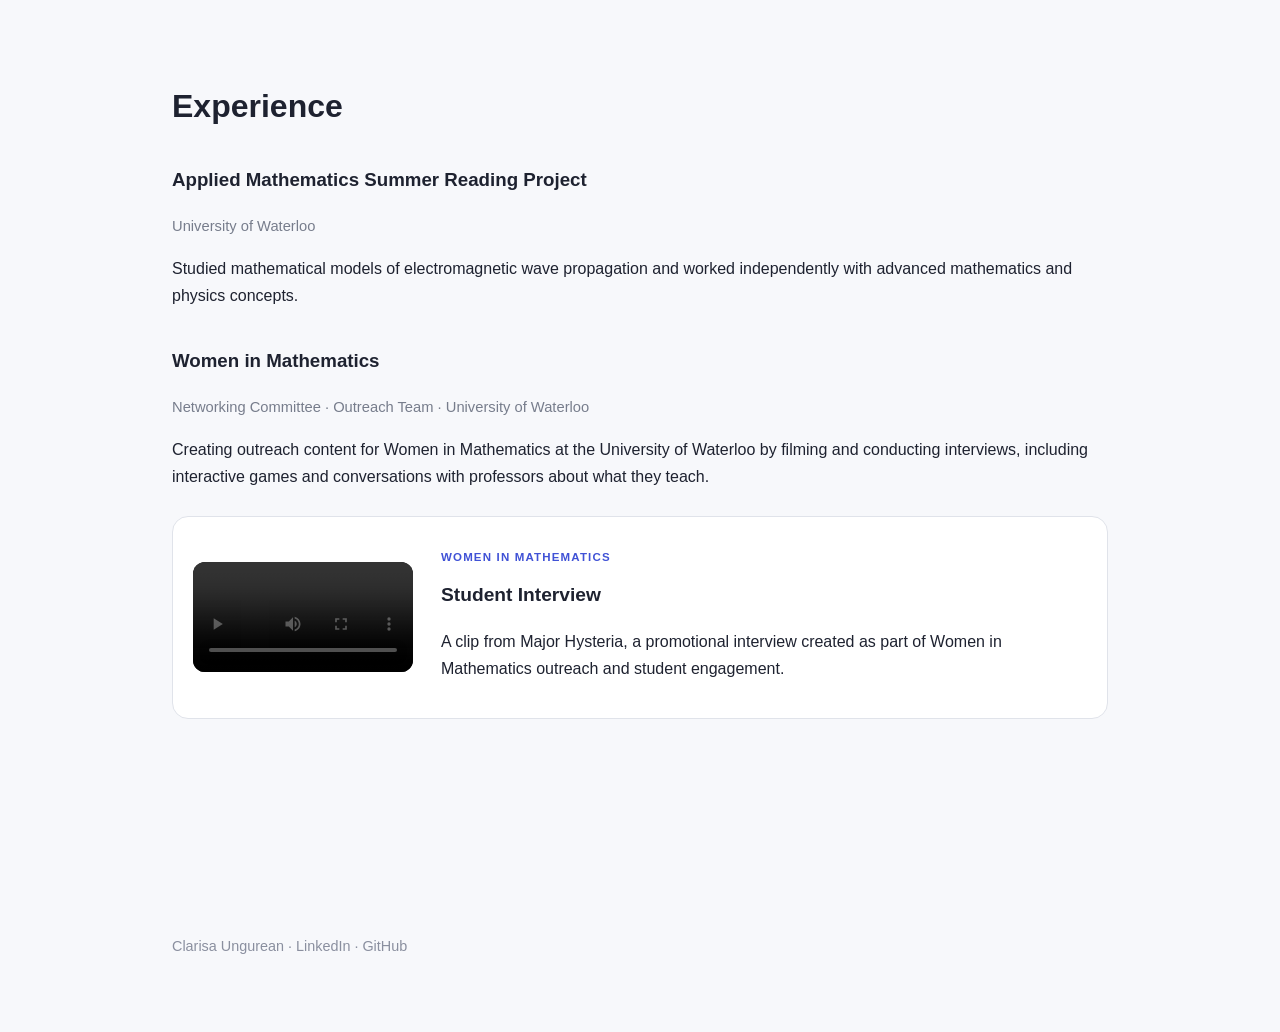
==== commit a717d811: "Update index.html" ====
--- a/index.html
+++ b/index.html
@@ -133,16 +133,14 @@
     </p>
 
     <p>
-        Contributing to outreach initiatives and events that support
-        community-building and engagement for women in mathematics.
-        My involvement has included participating in student-facing
-        content and interviews highlighting experiences within the
-        mathematics community.
+        Creating outreach content for Women in Mathematics at the University of Waterloo by 
+        filming and conducting interviews, including interactive games and conversations with 
+        professors about what they teach.
     </p>
 
     <div class="wim-media">
         <video class="wim-video" controls>
-            <source src="videos/wim-interview.mp4" type="video/mp4">
+            <source src="videos/WIM_Interview_Kyne.mp4" type="video/mp4">
             Your browser does not support video playback.
         </video>
 
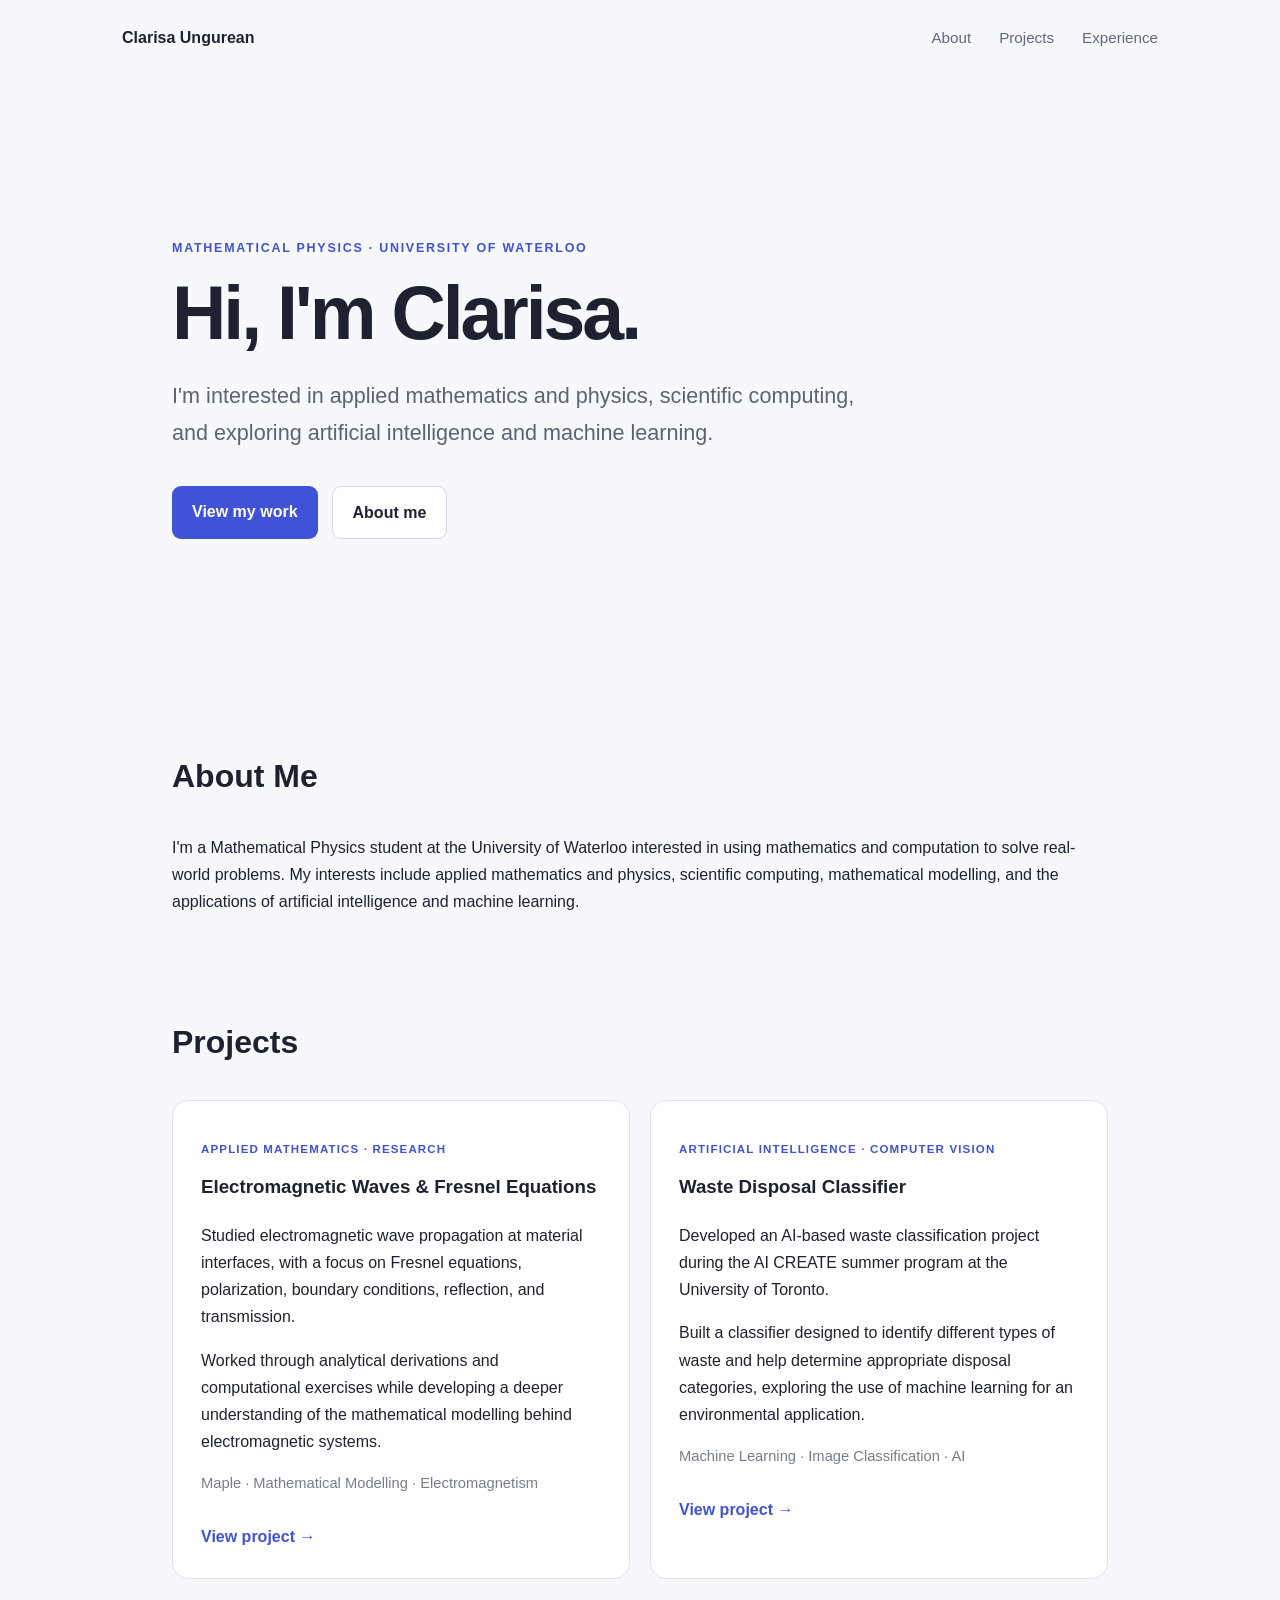
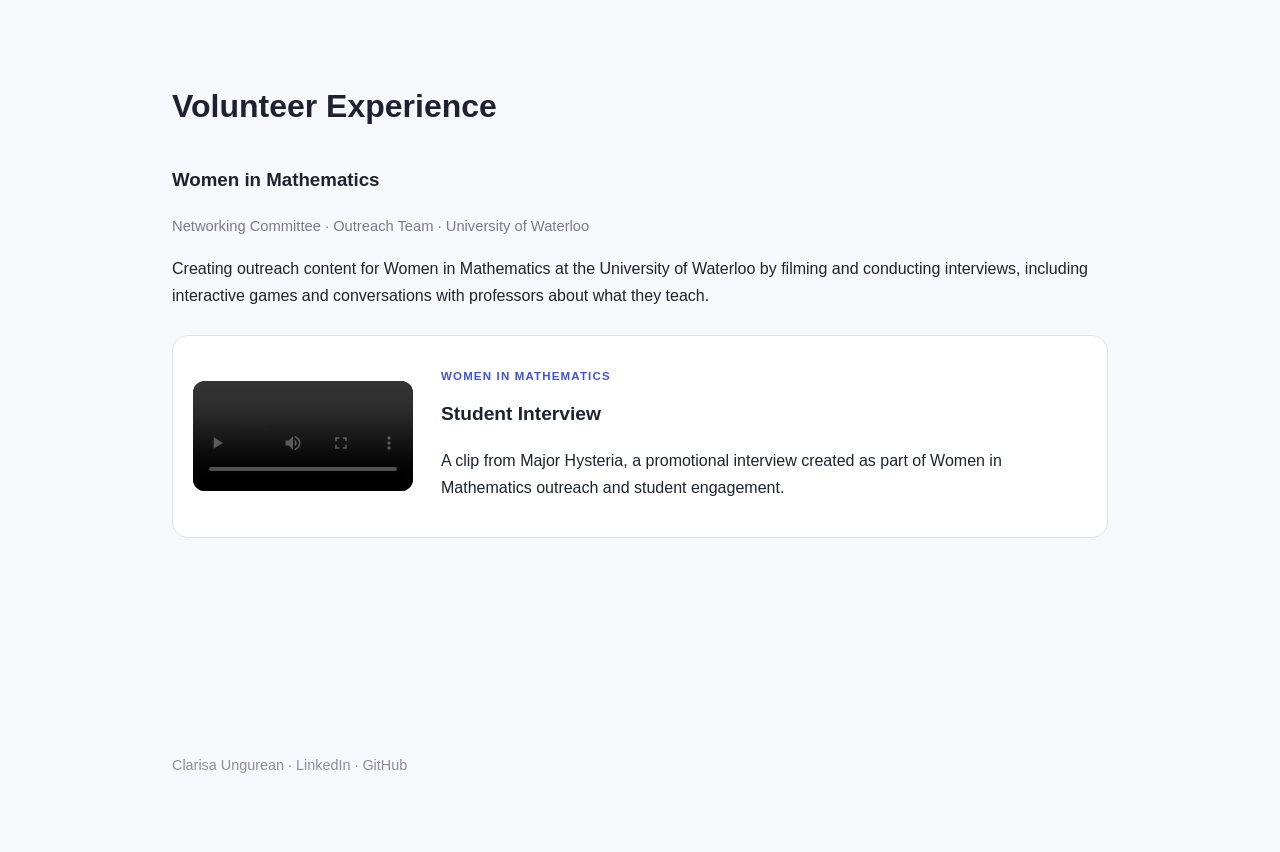
==== commit a54107f9: "Update index.html" ====
--- a/index.html
+++ b/index.html
@@ -113,18 +113,7 @@
         </section>
 
         <section id="experience">
-            <h2>Experience</h2>
-
-            <div class="experience-item">
-                <h3>Applied Mathematics Summer Reading Project</h3>
-                <p class="subtitle">University of Waterloo</p>
-
-                <p>
-                    Studied mathematical models of electromagnetic wave
-                    propagation and worked independently with advanced
-                    mathematics and physics concepts.
-                </p>
-            </div>
+            <h2>Volunteer Experience</h2>
 
             <div class="experience-item">
     <h3>Women in Mathematics</h3>
--- a/style.css
+++ b/style.css
@@ -423,3 +423,33 @@
         margin: 0 auto;
     }
 }
+
+/* ---------- PROJECT FIGURES ---------- */
+
+.project-figure {
+    max-width: 760px;
+    margin: 35px auto 0;
+}
+
+.maple-image {
+    display: block;
+
+    width: 100%;
+    height: auto;
+
+    border: 1px solid #e0e3ea;
+    border-radius: 14px;
+
+    background: white;
+
+    box-shadow: 0 10px 30px rgba(0, 0, 0, 0.05);
+}
+
+.project-figure figcaption {
+    margin-top: 12px;
+
+    color: #777d8c;
+    font-size: 0.85rem;
+    line-height: 1.5;
+    text-align: center;
+}
